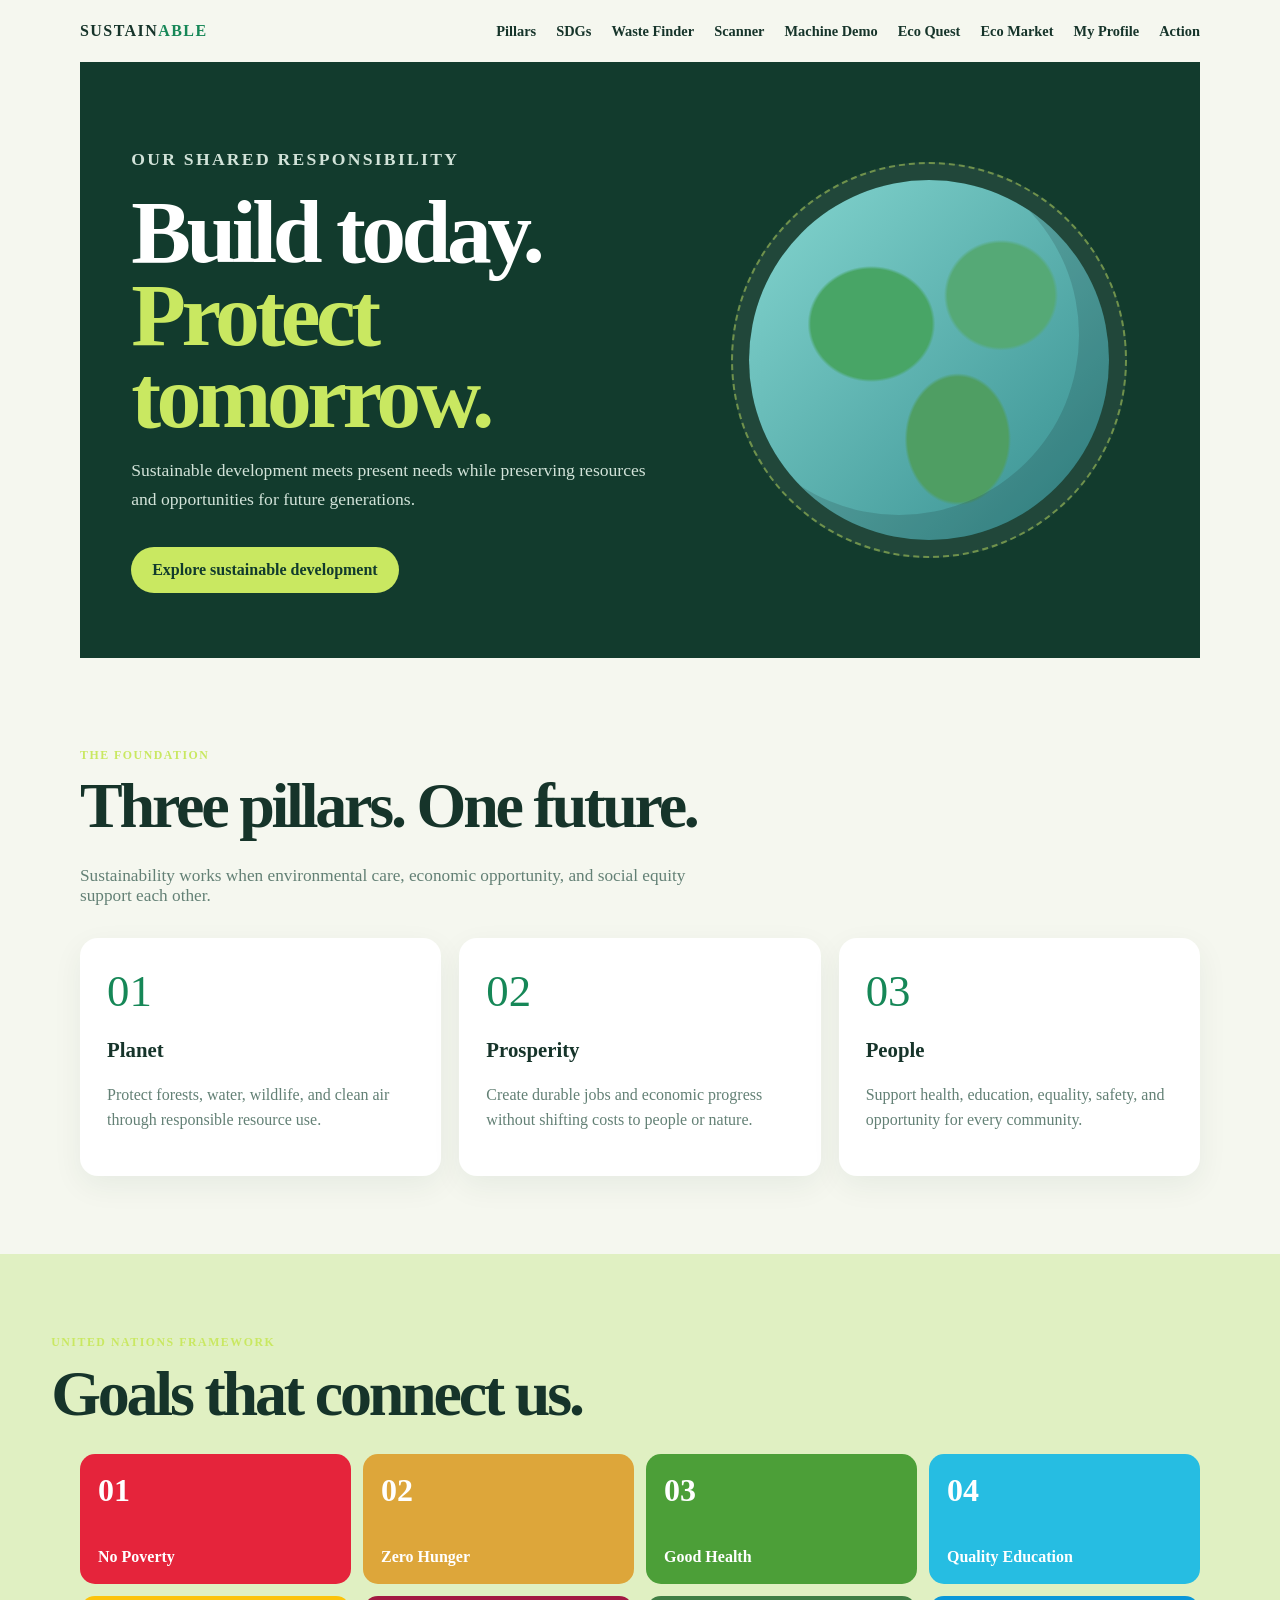
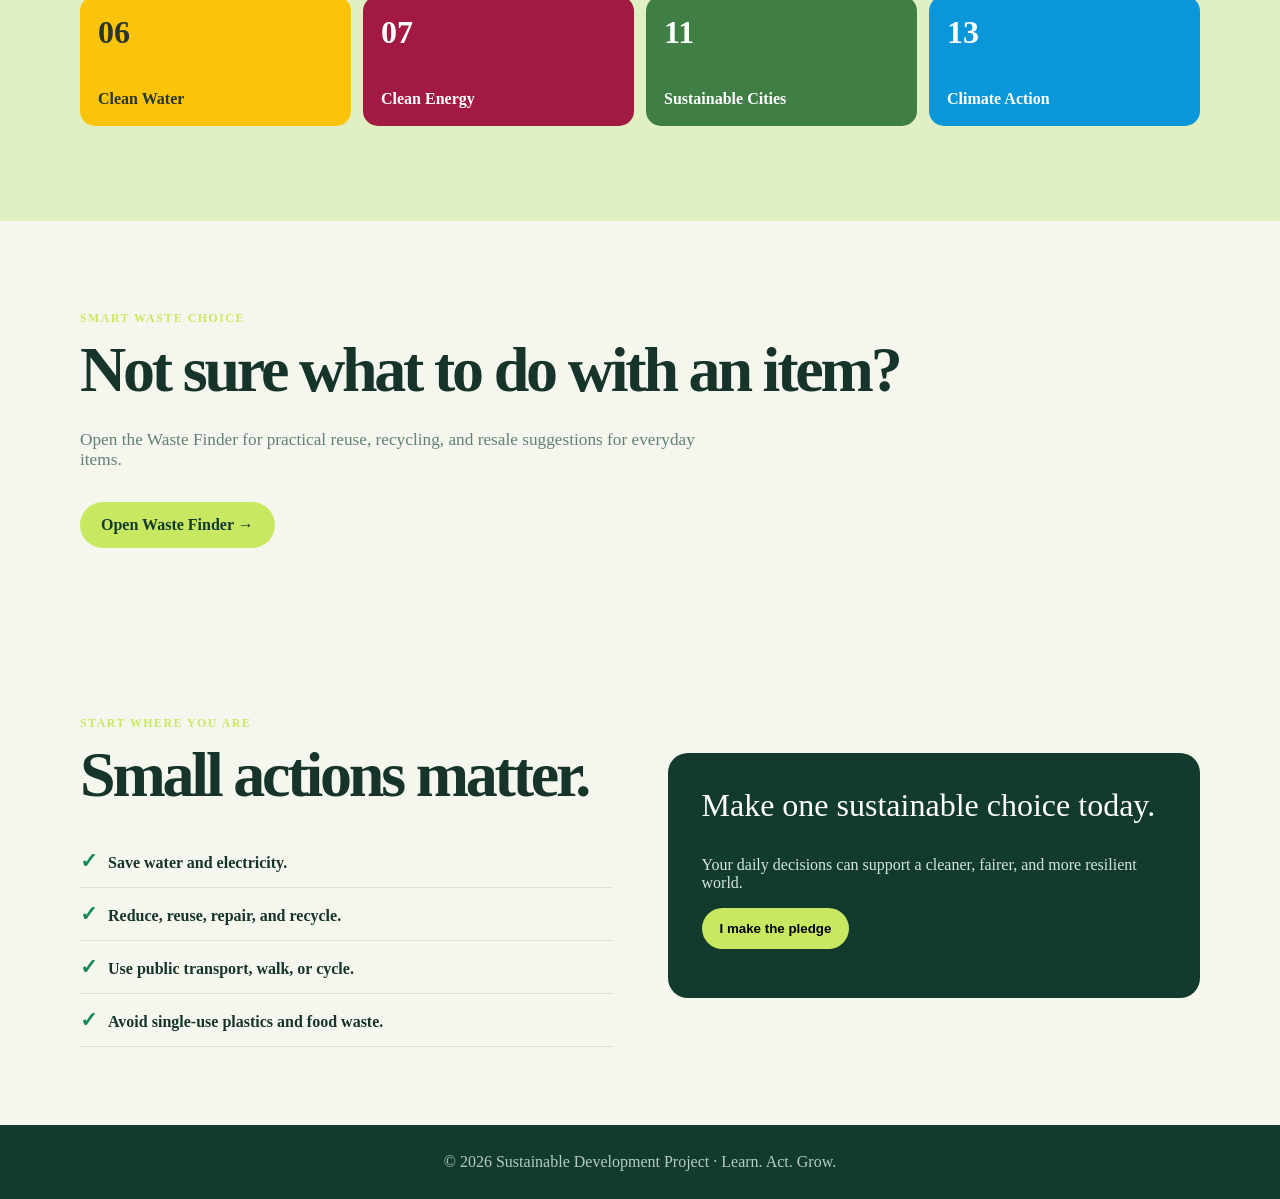
==== index.html @ 67cded5a "Add files via upload" ====
<!DOCTYPE html>
<html lang="en">
<head>
  <meta charset="UTF-8">
  <meta name="viewport" content="width=device-width, initial-scale=1.0">
  <meta name="description" content="A simple interactive project on Sustainable Development.">
  <title>Sustainable Development</title>
  <style>
    :root{--forest:#123b2d;--green:#168757;--lime:#c9e861;--cream:#f5f7ef;--ink:#16342a;--muted:#638075}*{box-sizing:border-box}html{scroll-behavior:smooth}body{margin:0;background:var(--cream);color:var(--ink);font:Arial,sans-serif}nav{width:min(1120px,92%);margin:auto;padding:22px 0;display:flex;justify-content:space-between;align-items:center}.logo{font-weight:900;letter-spacing:.09em}.logo span{color:var(--green)}nav a{margin-left:20px;text-decoration:none;color:var(--ink);font-weight:bold;font-size:.9rem}.hero{background:var(--forest);color:white;min-height:570px;padding:65px 4%;display:grid;grid-template-columns:1.1fr .9fr;gap:40px;align-items:center}.hero>*{max-width:560px}.tag{color:var(--lime);letter-spacing:.13em;font-size:.74rem;font-weight:bold}.hero h1,h2{font-family:Georgia,serif;letter-spacing:-.05em}.hero h1{font-size:clamp(3.3rem,7vw,6rem);line-height:.92;margin:17px 0}.hero h1 span{color:var(--lime)}.hero p{color:#d2e3d9;font-size:1.1rem;line-height:1.65}.button{display:inline-block;margin-top:15px;background:var(--lime);color:var(--forest);border:0;border-radius:99px;padding:14px 21px;font-weight:bold;text-decoration:none;cursor:pointer}.globe{width:min(360px,80vw);aspect-ratio:1;border-radius:50%;margin:auto;background:radial-gradient(ellipse at 34% 40%,#48a566 0 18%,transparent 19%),radial-gradient(ellipse at 70% 32%,#55a976 0 15%,transparent 16%),radial-gradient(ellipse at 58% 72%,#4f9e63 0 17%,transparent 18%),linear-gradient(135deg,#85d6d0,#348d8e);box-shadow:inset -30px -25px #0002,0 0 0 18px #ffffff10;position:relative;animation:float 4s ease-in-out infinite}.globe:after{content:'';position:absolute;inset:-18px;border:2px dashed #c9e86177;border-radius:50%}@keyframes float{50%{transform:translateY(-12px)}}section{width:min(1120px,92%);margin:auto;padding:78px 0}h2{font-size:clamp(2.3rem,5vw,4.1rem);line-height:1;margin:9px 0 28px}.lead{color:var(--muted);font-size:1.08rem;max-width:650px}.grid{display:grid;grid-template-columns:repeat(3,1fr);gap:18px;margin-top:32px}.card{padding:27px;border-radius:18px;background:white;box-shadow:0 10px 30px #17463410}.card b{font:2.8rem Georgia,serif;color:var(--green)}.card h3{font-size:1.3rem}.card p{color:var(--muted);line-height:1.55}.goals{background:#e0f0c2;width:100%;padding:70px 4%}.goal-grid{width:min(1120px,100%);margin:25px auto;display:grid;grid-template-columns:repeat(4,1fr);gap:12px}.goal{min-height:130px;border-radius:15px;padding:18px;color:white;font-weight:bold;display:flex;flex-direction:column;justify-content:space-between}.goal b{font-size:2rem}.goal:nth-child(1){background:#e5243b}.goal:nth-child(2){background:#dda63a}.goal:nth-child(3){background:#4c9f38}.goal:nth-child(4){background:#26bde2}.goal:nth-child(5){background:#fcc30b;color:#26372d}.goal:nth-child(6){background:#a21942}.goal:nth-child(7){background:#3f7e44}.goal:nth-child(8){background:#0a97d9}.action{display:grid;grid-template-columns:1fr 1fr;gap:55px;align-items:center}.check{padding:14px 0;border-bottom:1px solid #d5e2db;font-weight:bold}.check:before{content:'✓';margin-right:10px;color:var(--green);font-size:1.3rem}.pledge{background:var(--forest);color:white;padding:34px;border-radius:20px}.pledge h3{font:2rem Georgia,serif;margin-top:0}.pledge p{color:#d5e5dc}.pledge button{background:var(--lime);border:0;border-radius:99px;padding:13px 18px;font-weight:bold;cursor:pointer}#message{display:block;color:var(--lime);margin-top:15px;font-weight:bold}.finder{background:#fff;border-radius:22px;padding:32px;box-shadow:0 12px 32px #17463412}.finder select{width:min(440px,100%);padding:14px;border:1px solid #bcd2c5;border-radius:10px;font:inherit}.answer{margin-top:20px;padding:22px;background:#e7f3d3;border-radius:14px;min-height:115px}.answer h3{margin:0 0 8px;color:var(--forest)}footer{background:var(--forest);color:#b7ccc1;text-align:center;padding:28px}@media(max-width:720px){nav a{display:none}.hero,.action{grid-template-columns:1fr}.hero{padding:55px 7%}.globe{margin-top:20px}.grid{grid-template-columns:1fr}.goal-grid{grid-template-columns:repeat(2,1fr)}section{padding:55px 0}}
  </style>
</head>
<body>
  <nav><div class="logo">SUSTAIN<span>ABLE</span></div><div><a href="#pillars">Pillars</a><a href="#goals">SDGs</a><a href="finder.html">Waste Finder</a><a href="scanner.html">Scanner</a><a href="machine.html">Machine Demo</a><a href="quest.html">Eco Quest</a><a href="marketplace.html">Eco Market</a><a href="profile.html">My Profile</a><a href="#action">Action</a></div></nav>
  <main>
    <section class="hero"><div><p class="tag">OUR SHARED RESPONSIBILITY</p><h1>Build today.<br><span>Protect tomorrow.</span></h1><p>Sustainable development meets present needs while preserving resources and opportunities for future generations.</p><a class="button" href="#pillars">Explore sustainable development</a></div><div class="globe" aria-label="Illustrated Earth"></div></section>
    <section id="pillars"><p class="tag">THE FOUNDATION</p><h2>Three pillars. One future.</h2><p class="lead">Sustainability works when environmental care, economic opportunity, and social equity support each other.</p><div class="grid"><article class="card"><b>01</b><h3>Planet</h3><p>Protect forests, water, wildlife, and clean air through responsible resource use.</p></article><article class="card"><b>02</b><h3>Prosperity</h3><p>Create durable jobs and economic progress without shifting costs to people or nature.</p></article><article class="card"><b>03</b><h3>People</h3><p>Support health, education, equality, safety, and opportunity for every community.</p></article></div></section>
    <section id="goals" class="goals"><p class="tag">UNITED NATIONS FRAMEWORK</p><h2>Goals that connect us.</h2><div class="goal-grid"><div class="goal"><b>01</b>No Poverty</div><div class="goal"><b>02</b>Zero Hunger</div><div class="goal"><b>03</b>Good Health</div><div class="goal"><b>04</b>Quality Education</div><div class="goal"><b>06</b>Clean Water</div><div class="goal"><b>07</b>Clean Energy</div><div class="goal"><b>11</b>Sustainable Cities</div><div class="goal"><b>13</b>Climate Action</div></div></section>
    <section><p class="tag">SMART WASTE CHOICE</p><h2>Not sure what to do with an item?</h2><p class="lead">Open the Waste Finder for practical reuse, recycling, and resale suggestions for everyday items.</p><a class="button" href="finder.html">Open Waste Finder →</a></section>
    <section id="action" class="action"><div><p class="tag">START WHERE YOU ARE</p><h2>Small actions matter.</h2><div class="check">Save water and electricity.</div><div class="check">Reduce, reuse, repair, and recycle.</div><div class="check">Use public transport, walk, or cycle.</div><div class="check">Avoid single-use plastics and food waste.</div></div><aside class="pledge"><h3>Make one sustainable choice today.</h3><p>Your daily decisions can support a cleaner, fairer, and more resilient world.</p><button id="pledge">I make the pledge</button><span id="message" aria-live="polite"></span></aside></section>
  </main><footer>© 2026 Sustainable Development Project · Learn. Act. Grow.</footer>
  <script>document.getElementById('pledge').addEventListener('click',function(){this.disabled=true;this.textContent='Pledge recorded';document.getElementById('message').textContent='Thank you for choosing a sustainable future!';});</script>
</body></html>
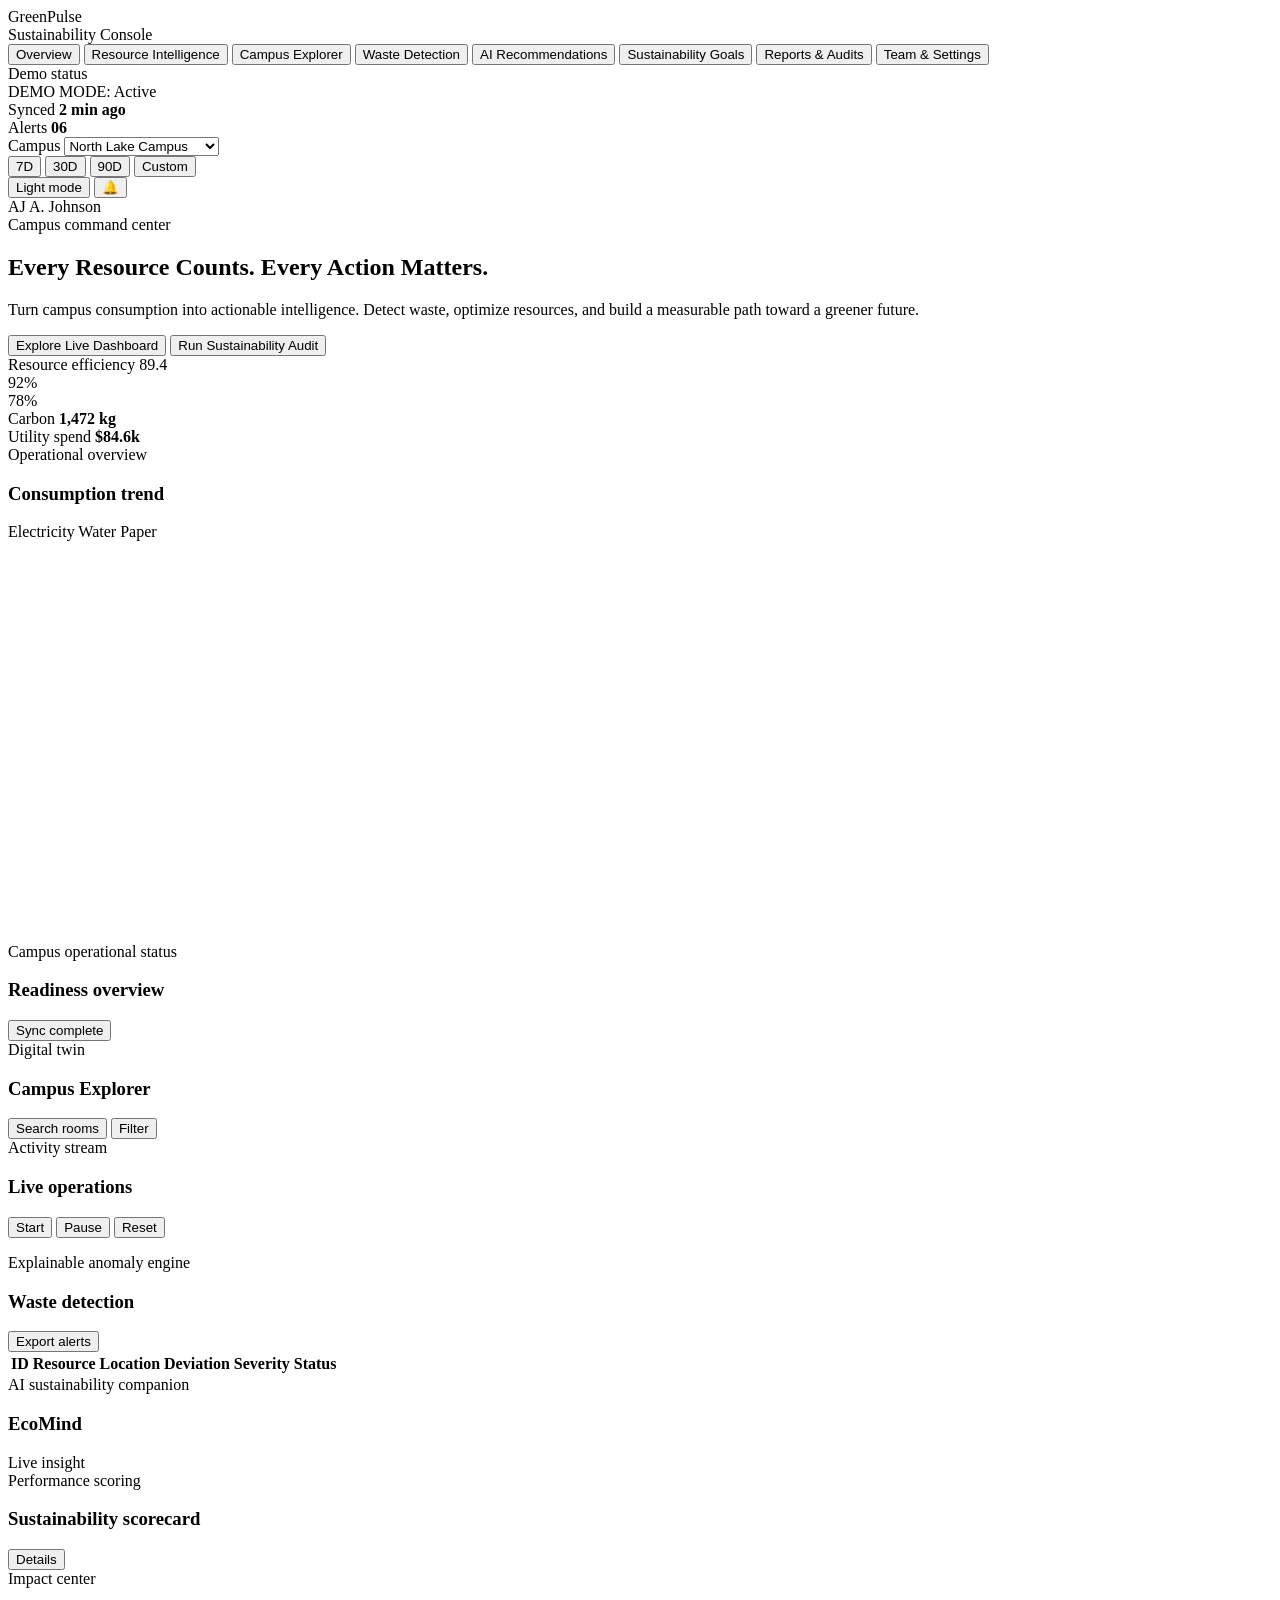
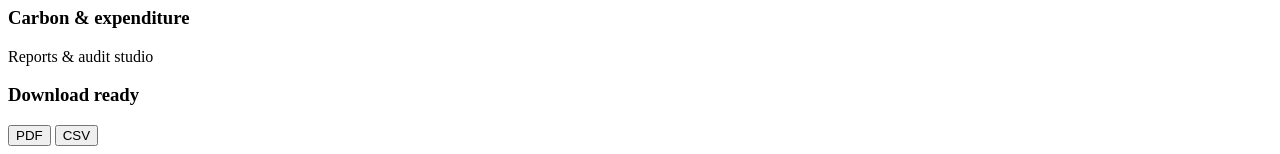
==== commit 85d31878: "Add files via upload" ====
--- a/index.html
+++ b/index.html
@@ -1,22 +1,265 @@
-<!DOCTYPE html>
-<html lang="en">
-<head>
-  <meta charset="UTF-8">
-  <meta name="viewport" content="width=device-width, initial-scale=1.0">
-  <meta name="description" content="A simple interactive project on Sustainable Development.">
-  <title>Sustainable Development</title>
-  <style>
-    :root{--forest:#123b2d;--green:#168757;--lime:#c9e861;--cream:#f5f7ef;--ink:#16342a;--muted:#638075}*{box-sizing:border-box}html{scroll-behavior:smooth}body{margin:0;background:var(--cream);color:var(--ink);font:Arial,sans-serif}nav{width:min(1120px,92%);margin:auto;padding:22px 0;display:flex;justify-content:space-between;align-items:center}.logo{font-weight:900;letter-spacing:.09em}.logo span{color:var(--green)}nav a{margin-left:20px;text-decoration:none;color:var(--ink);font-weight:bold;font-size:.9rem}.hero{background:var(--forest);color:white;min-height:570px;padding:65px 4%;display:grid;grid-template-columns:1.1fr .9fr;gap:40px;align-items:center}.hero>*{max-width:560px}.tag{color:var(--lime);letter-spacing:.13em;font-size:.74rem;font-weight:bold}.hero h1,h2{font-family:Georgia,serif;letter-spacing:-.05em}.hero h1{font-size:clamp(3.3rem,7vw,6rem);line-height:.92;margin:17px 0}.hero h1 span{color:var(--lime)}.hero p{color:#d2e3d9;font-size:1.1rem;line-height:1.65}.button{display:inline-block;margin-top:15px;background:var(--lime);color:var(--forest);border:0;border-radius:99px;padding:14px 21px;font-weight:bold;text-decoration:none;cursor:pointer}.globe{width:min(360px,80vw);aspect-ratio:1;border-radius:50%;margin:auto;background:radial-gradient(ellipse at 34% 40%,#48a566 0 18%,transparent 19%),radial-gradient(ellipse at 70% 32%,#55a976 0 15%,transparent 16%),radial-gradient(ellipse at 58% 72%,#4f9e63 0 17%,transparent 18%),linear-gradient(135deg,#85d6d0,#348d8e);box-shadow:inset -30px -25px #0002,0 0 0 18px #ffffff10;position:relative;animation:float 4s ease-in-out infinite}.globe:after{content:'';position:absolute;inset:-18px;border:2px dashed #c9e86177;border-radius:50%}@keyframes float{50%{transform:translateY(-12px)}}section{width:min(1120px,92%);margin:auto;padding:78px 0}h2{font-size:clamp(2.3rem,5vw,4.1rem);line-height:1;margin:9px 0 28px}.lead{color:var(--muted);font-size:1.08rem;max-width:650px}.grid{display:grid;grid-template-columns:repeat(3,1fr);gap:18px;margin-top:32px}.card{padding:27px;border-radius:18px;background:white;box-shadow:0 10px 30px #17463410}.card b{font:2.8rem Georgia,serif;color:var(--green)}.card h3{font-size:1.3rem}.card p{color:var(--muted);line-height:1.55}.goals{background:#e0f0c2;width:100%;padding:70px 4%}.goal-grid{width:min(1120px,100%);margin:25px auto;display:grid;grid-template-columns:repeat(4,1fr);gap:12px}.goal{min-height:130px;border-radius:15px;padding:18px;color:white;font-weight:bold;display:flex;flex-direction:column;justify-content:space-between}.goal b{font-size:2rem}.goal:nth-child(1){background:#e5243b}.goal:nth-child(2){background:#dda63a}.goal:nth-child(3){background:#4c9f38}.goal:nth-child(4){background:#26bde2}.goal:nth-child(5){background:#fcc30b;color:#26372d}.goal:nth-child(6){background:#a21942}.goal:nth-child(7){background:#3f7e44}.goal:nth-child(8){background:#0a97d9}.action{display:grid;grid-template-columns:1fr 1fr;gap:55px;align-items:center}.check{padding:14px 0;border-bottom:1px solid #d5e2db;font-weight:bold}.check:before{content:'✓';margin-right:10px;color:var(--green);font-size:1.3rem}.pledge{background:var(--forest);color:white;padding:34px;border-radius:20px}.pledge h3{font:2rem Georgia,serif;margin-top:0}.pledge p{color:#d5e5dc}.pledge button{background:var(--lime);border:0;border-radius:99px;padding:13px 18px;font-weight:bold;cursor:pointer}#message{display:block;color:var(--lime);margin-top:15px;font-weight:bold}.finder{background:#fff;border-radius:22px;padding:32px;box-shadow:0 12px 32px #17463412}.finder select{width:min(440px,100%);padding:14px;border:1px solid #bcd2c5;border-radius:10px;font:inherit}.answer{margin-top:20px;padding:22px;background:#e7f3d3;border-radius:14px;min-height:115px}.answer h3{margin:0 0 8px;color:var(--forest)}footer{background:var(--forest);color:#b7ccc1;text-align:center;padding:28px}@media(max-width:720px){nav a{display:none}.hero,.action{grid-template-columns:1fr}.hero{padding:55px 7%}.globe{margin-top:20px}.grid{grid-template-columns:1fr}.goal-grid{grid-template-columns:repeat(2,1fr)}section{padding:55px 0}}
-  </style>
-</head>
-<body>
-  <nav><div class="logo">SUSTAIN<span>ABLE</span></div><div><a href="#pillars">Pillars</a><a href="#goals">SDGs</a><a href="finder.html">Waste Finder</a><a href="scanner.html">Scanner</a><a href="machine.html">Machine Demo</a><a href="quest.html">Eco Quest</a><a href="marketplace.html">Eco Market</a><a href="profile.html">My Profile</a><a href="#action">Action</a></div></nav>
-  <main>
-    <section class="hero"><div><p class="tag">OUR SHARED RESPONSIBILITY</p><h1>Build today.<br><span>Protect tomorrow.</span></h1><p>Sustainable development meets present needs while preserving resources and opportunities for future generations.</p><a class="button" href="#pillars">Explore sustainable development</a></div><div class="globe" aria-label="Illustrated Earth"></div></section>
-    <section id="pillars"><p class="tag">THE FOUNDATION</p><h2>Three pillars. One future.</h2><p class="lead">Sustainability works when environmental care, economic opportunity, and social equity support each other.</p><div class="grid"><article class="card"><b>01</b><h3>Planet</h3><p>Protect forests, water, wildlife, and clean air through responsible resource use.</p></article><article class="card"><b>02</b><h3>Prosperity</h3><p>Create durable jobs and economic progress without shifting costs to people or nature.</p></article><article class="card"><b>03</b><h3>People</h3><p>Support health, education, equality, safety, and opportunity for every community.</p></article></div></section>
-    <section id="goals" class="goals"><p class="tag">UNITED NATIONS FRAMEWORK</p><h2>Goals that connect us.</h2><div class="goal-grid"><div class="goal"><b>01</b>No Poverty</div><div class="goal"><b>02</b>Zero Hunger</div><div class="goal"><b>03</b>Good Health</div><div class="goal"><b>04</b>Quality Education</div><div class="goal"><b>06</b>Clean Water</div><div class="goal"><b>07</b>Clean Energy</div><div class="goal"><b>11</b>Sustainable Cities</div><div class="goal"><b>13</b>Climate Action</div></div></section>
-    <section><p class="tag">SMART WASTE CHOICE</p><h2>Not sure what to do with an item?</h2><p class="lead">Open the Waste Finder for practical reuse, recycling, and resale suggestions for everyday items.</p><a class="button" href="finder.html">Open Waste Finder →</a></section>
-    <section id="action" class="action"><div><p class="tag">START WHERE YOU ARE</p><h2>Small actions matter.</h2><div class="check">Save water and electricity.</div><div class="check">Reduce, reuse, repair, and recycle.</div><div class="check">Use public transport, walk, or cycle.</div><div class="check">Avoid single-use plastics and food waste.</div></div><aside class="pledge"><h3>Make one sustainable choice today.</h3><p>Your daily decisions can support a cleaner, fairer, and more resilient world.</p><button id="pledge">I make the pledge</button><span id="message" aria-live="polite"></span></aside></section>
-  </main><footer>© 2026 Sustainable Development Project · Learn. Act. Grow.</footer>
-  <script>document.getElementById('pledge').addEventListener('click',function(){this.disabled=true;this.textContent='Pledge recorded';document.getElementById('message').textContent='Thank you for choosing a sustainable future!';});</script>
-</body></html>
+<!DOCTYPE html>
+<html lang="en">
+  <head>
+    <meta charset="UTF-8" />
+    <meta name="viewport" content="width=device-width, initial-scale=1.0" />
+    <title>GreenPulse 2.0</title>
+    <meta
+      name="description"
+      content="GreenPulse 2.0 smart campus sustainability command center"
+    />
+    <link rel="stylesheet" href="styles.css" />
+  </head>
+  <body class="theme-light">
+    <div class="app-shell">
+      <aside class="sidebar">
+        <div class="brand-wrap">
+          <div class="brand-mark" aria-label="GreenPulse brand icon">
+            <span class="center-dot"></span>
+          </div>
+          <div>
+            <div class="brand-name">GreenPulse</div>
+            <div class="brand-tag">Sustainability Console</div>
+          </div>
+        </div>
+
+        <nav class="nav">
+          <button class="nav-item active">Overview</button>
+          <button class="nav-item">Resource Intelligence</button>
+          <button class="nav-item">Campus Explorer</button>
+          <button class="nav-item">Waste Detection</button>
+          <button class="nav-item">AI Recommendations</button>
+          <button class="nav-item">Sustainability Goals</button>
+          <button class="nav-item">Reports &amp; Audits</button>
+          <button class="nav-item">Team &amp; Settings</button>
+        </nav>
+
+        <div class="sidebar-card">
+          <div class="tiny-label">Demo status</div>
+          <div class="demo-pill">DEMO MODE: Active</div>
+          <div class="mini-metrics">
+            <div>
+              <span>Synced</span>
+              <strong id="syncStamp">2 min ago</strong>
+            </div>
+            <div>
+              <span>Alerts</span>
+              <strong id="alertCounter">06</strong>
+            </div>
+          </div>
+        </div>
+      </aside>
+
+      <main class="main-panel">
+        <header class="topbar">
+          <div class="topbar-group campus-group">
+            <label for="campusSelect">Campus</label>
+            <select id="campusSelect">
+              <option>North Lake Campus</option>
+              <option>Innovation District</option>
+              <option>Harbor Research Park</option>
+            </select>
+          </div>
+
+          <div class="date-filter" aria-label="Date filters">
+            <button class="filter-btn active" data-range="7d">7D</button>
+            <button class="filter-btn" data-range="30d">30D</button>
+            <button class="filter-btn" data-range="90d">90D</button>
+            <button class="filter-btn" data-range="custom">Custom</button>
+          </div>
+
+          <div class="topbar-actions">
+            <button class="ghost-btn" id="themeToggle" aria-label="Toggle theme">Light mode</button>
+            <button class="icon-btn" aria-label="Notifications">🔔</button>
+            <div class="profile-chip">
+              <span class="avatar">AJ</span>
+              <span>A. Johnson</span>
+            </div>
+          </div>
+        </header>
+
+        <section class="hero panel">
+          <div class="hero-copy">
+            <div class="eyebrow">Campus command center</div>
+            <h1>Every Resource Counts. Every Action Matters.</h1>
+            <p>
+              Turn campus consumption into actionable intelligence. Detect waste,
+              optimize resources, and build a measurable path toward a greener future.
+            </p>
+            <div class="hero-actions">
+              <button class="primary-btn">Explore Live Dashboard</button>
+              <button class="secondary-btn">Run Sustainability Audit</button>
+            </div>
+          </div>
+
+          <div class="hero-metric-panel">
+            <div class="metric-header">
+              <span class="tiny-label">Resource efficiency</span>
+              <span class="score-pill" id="efficiencyScore">89.4</span>
+            </div>
+            <div class="rings">
+              <div class="ring ambient">
+                <div class="ring-inner">92%</div>
+              </div>
+              <div class="ring cyan">
+                <div class="ring-inner">78%</div>
+              </div>
+            </div>
+            <div class="hero-insights">
+              <div>
+                <span>Carbon</span>
+                <strong id="heroCarbon">1,472 kg</strong>
+              </div>
+              <div>
+                <span>Utility spend</span>
+                <strong id="heroSpend">$84.6k</strong>
+              </div>
+            </div>
+          </div>
+        </section>
+
+        <section class="summary-grid" id="summaryGrid"></section>
+
+        <section class="content-grid top-row">
+          <div class="panel chart-panel">
+            <div class="panel-head">
+              <div>
+                <div class="tiny-label">Operational overview</div>
+                <h3>Consumption trend</h3>
+              </div>
+              <div class="legend">
+                <span><i class="chip green"></i> Electricity</span>
+                <span><i class="chip cyan"></i> Water</span>
+                <span><i class="chip lime"></i> Paper</span>
+              </div>
+            </div>
+            <svg id="trendChart" class="trend-chart" viewBox="0 0 700 220" preserveAspectRatio="none"></svg>
+          </div>
+
+          <div class="panel status-panel">
+            <div class="panel-head alt-head">
+              <div>
+                <div class="tiny-label">Campus operational status</div>
+                <h3>Readiness overview</h3>
+              </div>
+              <button class="tiny-btn">Sync complete</button>
+            </div>
+            <div class="status-stack" id="statusStack"></div>
+          </div>
+        </section>
+
+        <section class="content-grid stacked-row">
+          <div class="panel campus-panel">
+            <div class="panel-head">
+              <div>
+                <div class="tiny-label">Digital twin</div>
+                <h3>Campus Explorer</h3>
+              </div>
+              <div class="inline-actions">
+                <button class="tiny-btn">Search rooms</button>
+                <button class="tiny-btn">Filter</button>
+              </div>
+            </div>
+            <div class="campus-layout">
+              <div class="campus-map" id="campusMap"></div>
+              <div class="facility-detail" id="facilityDetail"></div>
+            </div>
+          </div>
+
+          <div class="panel feed-panel">
+            <div class="panel-head">
+              <div>
+                <div class="tiny-label">Activity stream</div>
+                <h3>Live operations</h3>
+              </div>
+              <div class="demo-controls">
+                <button id="startDemo" class="tiny-btn primary-inline">Start</button>
+                <button id="pauseDemo" class="tiny-btn">Pause</button>
+                <button id="resetDemo" class="tiny-btn">Reset</button>
+              </div>
+            </div>
+            <ul class="activity-list" id="activityList"></ul>
+          </div>
+        </section>
+
+        <section class="content-grid stacked-row">
+          <div class="panel">
+            <div class="panel-head">
+              <div>
+                <div class="tiny-label">Explainable anomaly engine</div>
+                <h3>Waste detection</h3>
+              </div>
+              <button class="tiny-btn">Export alerts</button>
+            </div>
+            <div class="table-wrap">
+              <table class="data-table">
+                <thead>
+                  <tr>
+                    <th>ID</th>
+                    <th>Resource</th>
+                    <th>Location</th>
+                    <th>Deviation</th>
+                    <th>Severity</th>
+                    <th>Status</th>
+                  </tr>
+                </thead>
+                <tbody id="alertsTable"></tbody>
+              </table>
+            </div>
+          </div>
+
+          <div class="panel aid-panel">
+            <div class="panel-head">
+              <div>
+                <div class="tiny-label">AI sustainability companion</div>
+                <h3>EcoMind</h3>
+              </div>
+              <span class="signal-badge">Live insight</span>
+            </div>
+            <div class="eco-brief" id="ecoBrief"></div>
+            <div class="recommendations" id="recommendations"></div>
+          </div>
+        </section>
+
+        <section class="content-grid stacked-row">
+          <div class="panel score-panel">
+            <div class="panel-head">
+              <div>
+                <div class="tiny-label">Performance scoring</div>
+                <h3>Sustainability scorecard</h3>
+              </div>
+              <button class="tiny-btn">Details</button>
+            </div>
+            <div class="score-card" id="scorecard"></div>
+          </div>
+
+          <div class="panel">
+            <div class="panel-head">
+              <div>
+                <div class="tiny-label">Impact center</div>
+                <h3>Carbon &amp; expenditure</h3>
+              </div>
+            </div>
+            <div class="impact-grid" id="impactGrid"></div>
+          </div>
+        </section>
+
+        <section class="panel report-panel">
+          <div class="panel-head">
+            <div>
+              <div class="tiny-label">Reports &amp; audit studio</div>
+              <h3>Download ready</h3>
+            </div>
+            <div class="inline-actions">
+              <button class="tiny-btn">PDF</button>
+              <button class="tiny-btn">CSV</button>
+            </div>
+          </div>
+          <div class="report-preview" id="reportPreview"></div>
+        </section>
+      </main>
+    </div>
+
+    <script src="app.js"></script>
+  </body>
+</html>
